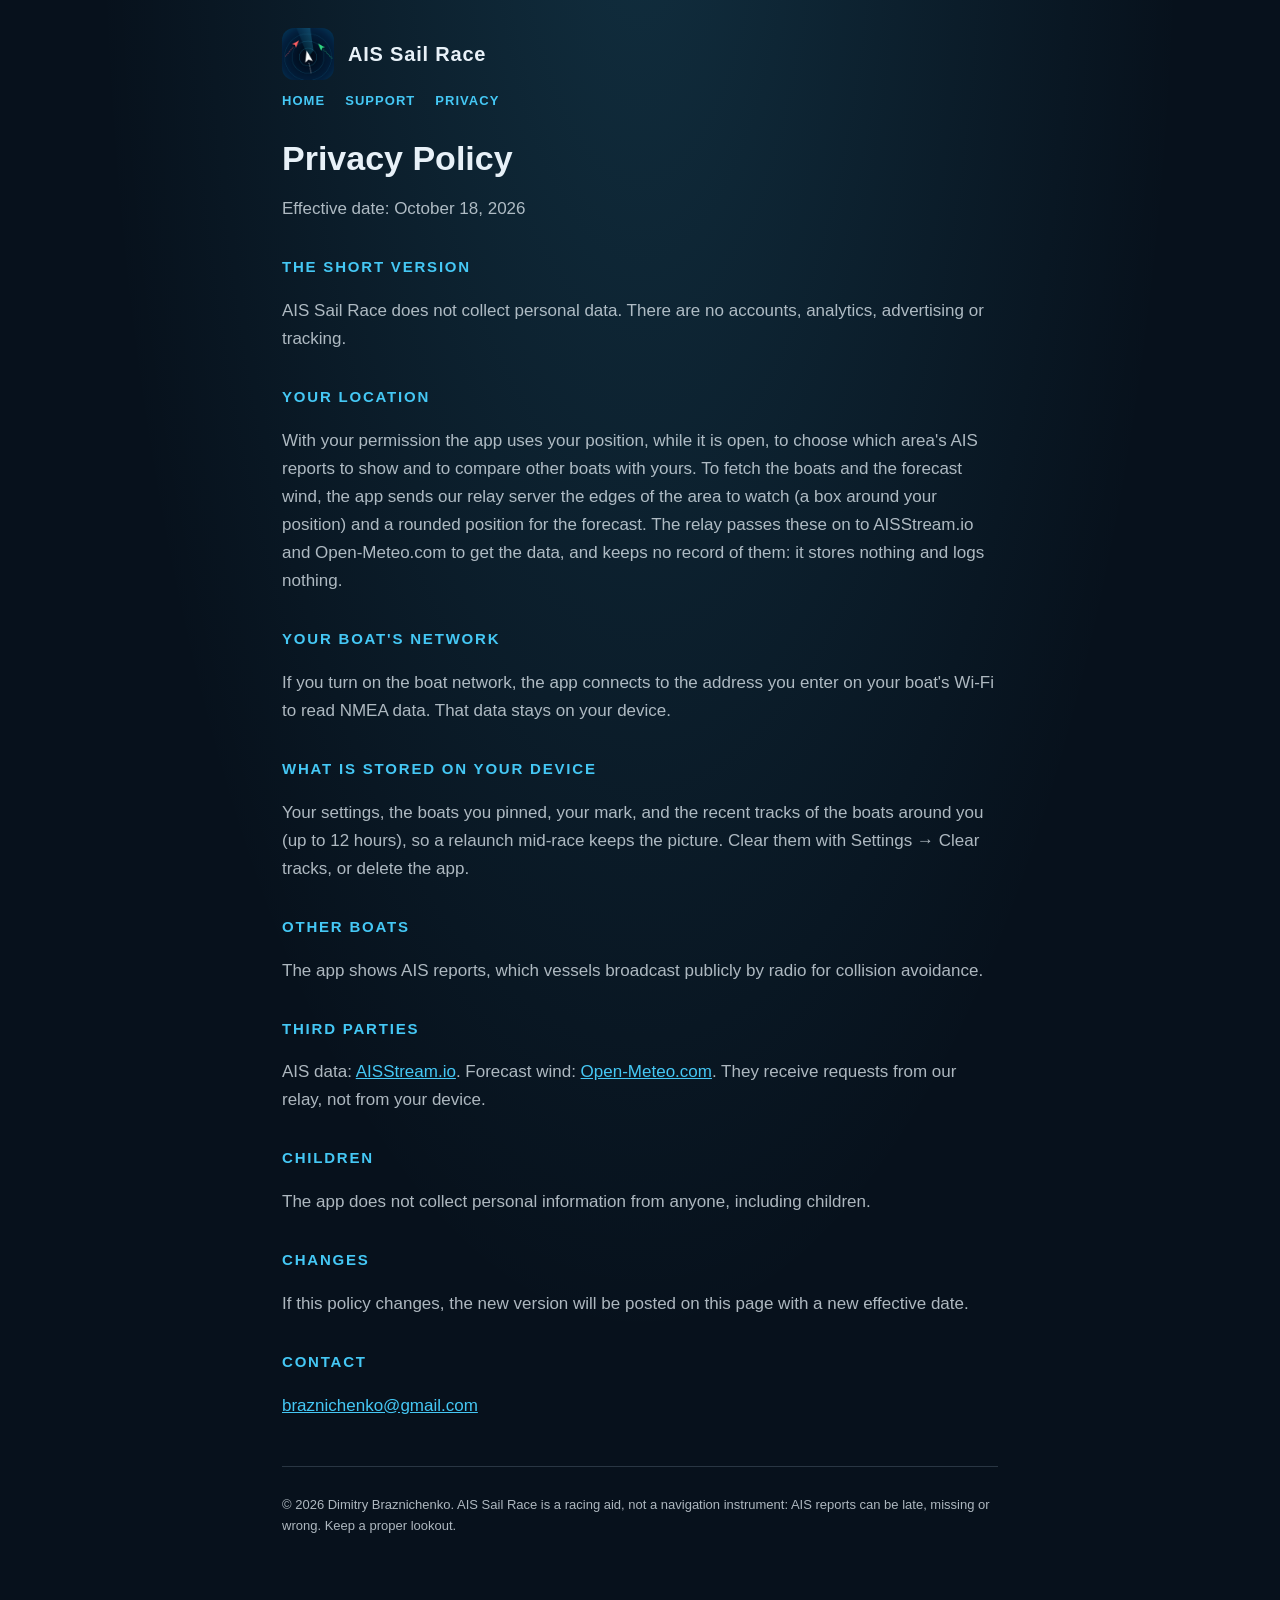
==== privacy.html @ 32858349 "AIS Sail Race support site" ====
<!doctype html>
<html lang="en">
<head>
  <meta charset="utf-8" />
  <meta name="viewport" content="width=device-width, initial-scale=1" />
  <title>AIS Sail Race Privacy Policy</title>
  <link rel="stylesheet" href="styles.css" />
  <link rel="icon" href="icon.png" />
</head>
<body>
  <main>
    <header class="app"><img src="icon.png" alt="" /><a href="index.html">AIS Sail Race</a></header>
    <nav><a href="index.html">Home</a><a href="support.html">Support</a><a href="privacy.html">Privacy</a></nav>
    <h1>Privacy Policy</h1>
    <p>Effective date: October 18, 2026</p>
    <h2>The short version</h2>
    <p>AIS Sail Race does not collect personal data. There are no accounts, analytics, advertising or tracking.</p>
    <h2>Your location</h2>
    <p>With your permission the app uses your position, while it is open, to choose which area's AIS reports to show and to compare other boats with yours. To fetch the boats and the forecast wind, the app sends our relay server the edges of the area to watch (a box around your position) and a rounded position for the forecast. The relay passes these on to AISStream.io and Open-Meteo.com to get the data, and keeps no record of them: it stores nothing and logs nothing.</p>
    <h2>Your boat's network</h2>
    <p>If you turn on the boat network, the app connects to the address you enter on your boat's Wi-Fi to read NMEA data. That data stays on your device.</p>
    <h2>What is stored on your device</h2>
    <p>Your settings, the boats you pinned, your mark, and the recent tracks of the boats around you (up to 12 hours), so a relaunch mid-race keeps the picture. Clear them with Settings &rarr; Clear tracks, or delete the app.</p>
    <h2>Other boats</h2>
    <p>The app shows AIS reports, which vessels broadcast publicly by radio for collision avoidance.</p>
    <h2>Third parties</h2>
    <p>AIS data: <a href="https://aisstream.io/">AISStream.io</a>. Forecast wind: <a href="https://open-meteo.com/">Open-Meteo.com</a>. They receive requests from our relay, not from your device.</p>
    <h2>Children</h2>
    <p>The app does not collect personal information from anyone, including children.</p>
    <h2>Changes</h2>
    <p>If this policy changes, the new version will be posted on this page with a new effective date.</p>
    <h2>Contact</h2>
    <p><a href="mailto:braznichenko@gmail.com?subject=AIS%20Sail%20Race%20privacy">braznichenko@gmail.com</a></p>
    <footer><p>&copy; 2026 Dimitry Braznichenko. AIS Sail Race is a racing aid, not a navigation instrument: AIS reports can be late, missing or wrong. Keep a proper lookout.</p></footer>
  </main>
</body>
</html>
---- styles.css ----
:root { --sea: #07111c; --card: #102033; --ink: #e8f1f8; --dim: rgba(232, 241, 248, 0.74); --accent: #45c8f5; --port: #ff5f63; --stbd: #34d683; --fog: #8fa3b8; }
* { box-sizing: border-box; }
body { margin: 0; font: 17px/1.65 -apple-system, BlinkMacSystemFont, "Segoe UI", sans-serif; color: var(--ink);
  background: radial-gradient(ellipse at 50% -10%, rgba(69, 200, 245, 0.16), transparent 60%), var(--sea); min-height: 100vh; }
main { max-width: 760px; margin: 0 auto; padding: 28px 22px 60px; }
header.app { display: flex; align-items: center; gap: 14px; font-weight: 800; font-size: 20px; letter-spacing: 0.04em; }
header.app img { width: 52px; height: 52px; border-radius: 12px; }
header.app a { color: var(--ink); text-decoration: none; }
a { color: var(--accent); }
nav { display: flex; gap: 20px; margin: 14px 0 32px; font: 600 13px/1 -apple-system, sans-serif; letter-spacing: 0.08em; text-transform: uppercase; }
nav a { text-decoration: none; }
h1 { font-size: 34px; line-height: 1.15; margin: 0 0 12px; font-weight: 800; }
h2 { font-size: 15px; margin: 32px 0 6px; font-weight: 800; letter-spacing: 0.12em; text-transform: uppercase; color: var(--accent); }
.lede { font-size: 20px; color: var(--ink); }
p, li { color: var(--dim); }
strong { color: var(--ink); }
.port { color: var(--port); } .stbd { color: var(--stbd); }
footer { margin-top: 46px; font-size: 13px; border-top: 1px solid rgba(143, 163, 184, 0.25); padding-top: 14px; color: var(--fog); }
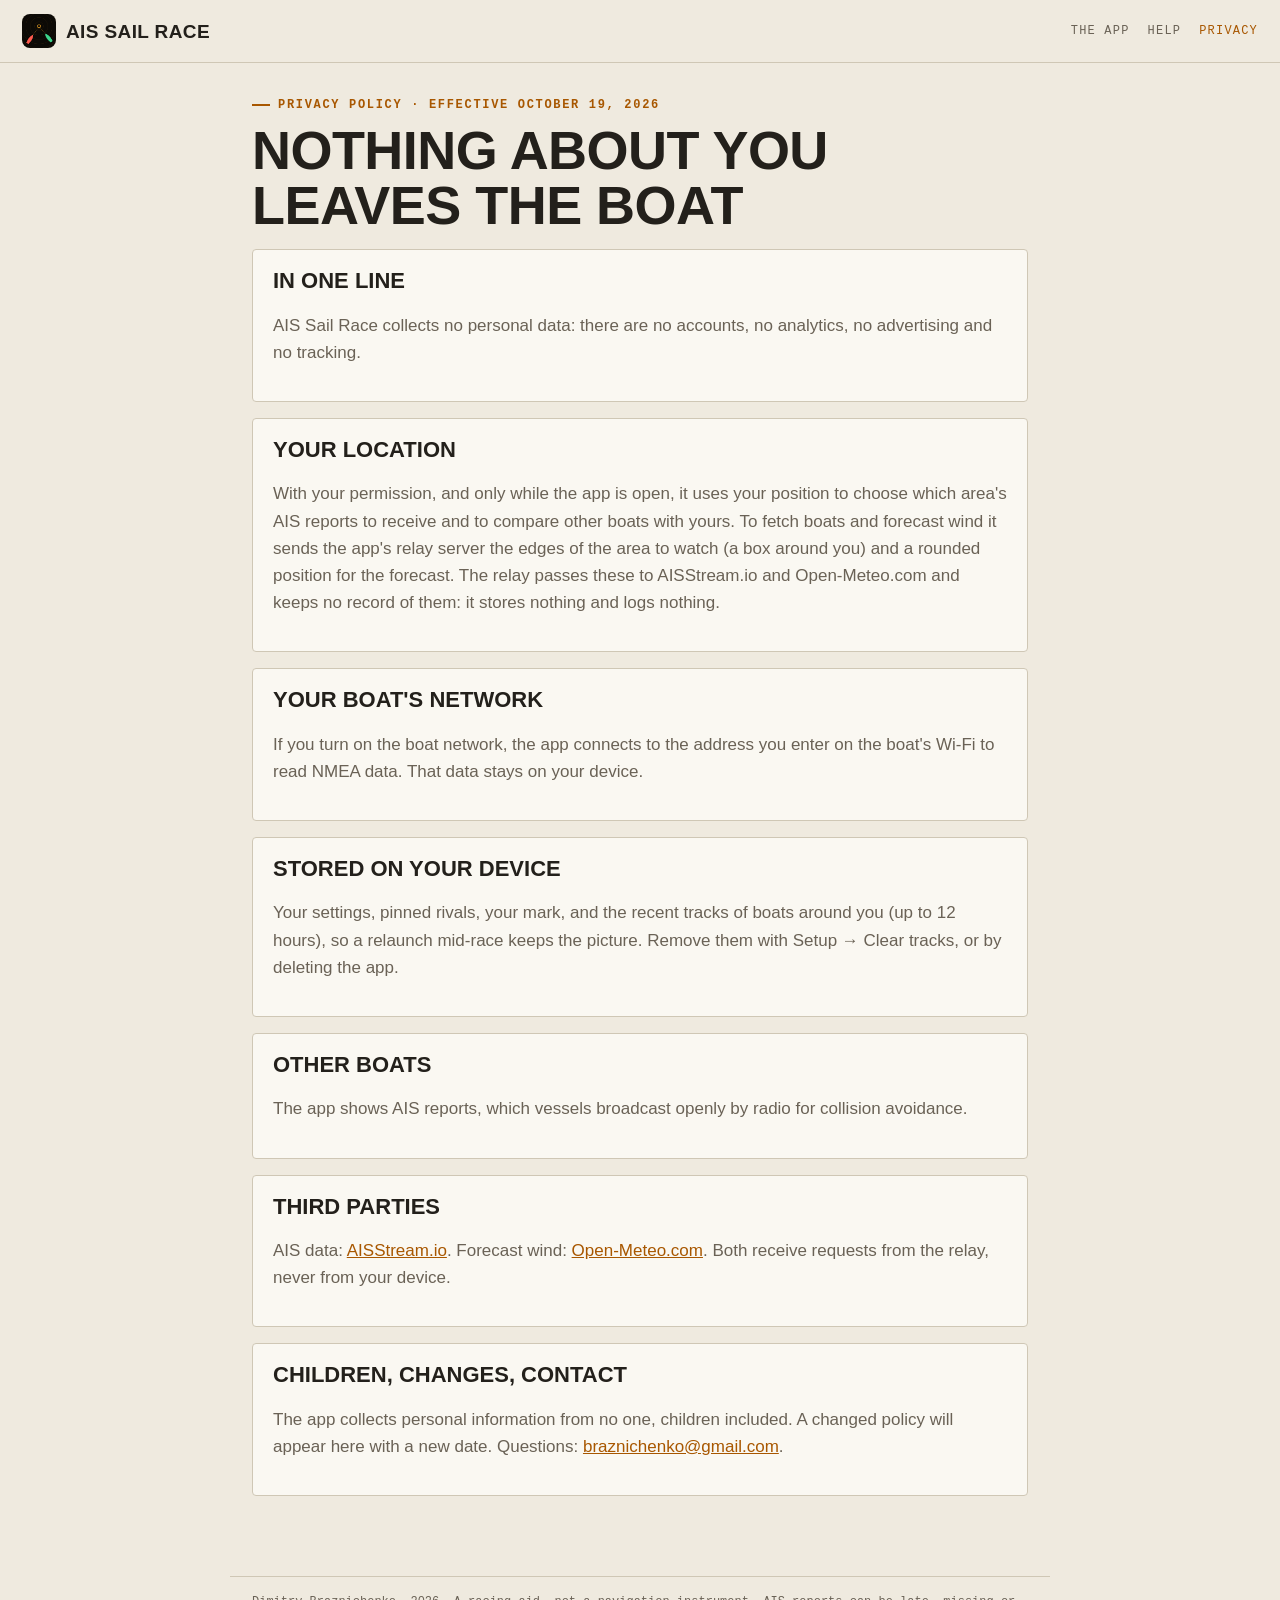
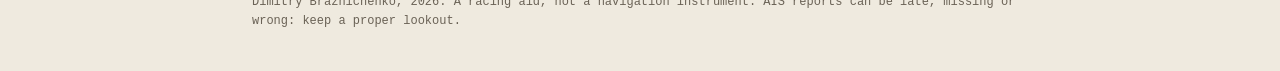
==== commit 1cf1450f: "Own chart-table design and new copy: crossings, leverage, night vision; Setup naming Co-Authored-By:" ====
--- a/privacy.html
+++ b/privacy.html
@@ -8,30 +8,21 @@
   <link rel="icon" href="icon.png" />
 </head>
 <body>
+  <div class="bar">
+    <a class="brand" href="index.html"><img src="icon.png" alt="" />AIS Sail Race</a>
+    <nav><a href="index.html">The app</a><a href="support.html">Help</a><a href="privacy.html" aria-current="page">Privacy</a></nav>
+  </div>
   <main>
-    <header class="app"><img src="icon.png" alt="" /><a href="index.html">AIS Sail Race</a></header>
-    <nav><a href="index.html">Home</a><a href="support.html">Support</a><a href="privacy.html">Privacy</a></nav>
-    <h1>Privacy Policy</h1>
-    <p>Effective date: October 18, 2026</p>
-    <h2>The short version</h2>
-    <p>AIS Sail Race does not collect personal data. There are no accounts, analytics, advertising or tracking.</p>
-    <h2>Your location</h2>
-    <p>With your permission the app uses your position, while it is open, to choose which area's AIS reports to show and to compare other boats with yours. To fetch the boats and the forecast wind, the app sends our relay server the edges of the area to watch (a box around your position) and a rounded position for the forecast. The relay passes these on to AISStream.io and Open-Meteo.com to get the data, and keeps no record of them: it stores nothing and logs nothing.</p>
-    <h2>Your boat's network</h2>
-    <p>If you turn on the boat network, the app connects to the address you enter on your boat's Wi-Fi to read NMEA data. That data stays on your device.</p>
-    <h2>What is stored on your device</h2>
-    <p>Your settings, the boats you pinned, your mark, and the recent tracks of the boats around you (up to 12 hours), so a relaunch mid-race keeps the picture. Clear them with Settings &rarr; Clear tracks, or delete the app.</p>
-    <h2>Other boats</h2>
-    <p>The app shows AIS reports, which vessels broadcast publicly by radio for collision avoidance.</p>
-    <h2>Third parties</h2>
-    <p>AIS data: <a href="https://aisstream.io/">AISStream.io</a>. Forecast wind: <a href="https://open-meteo.com/">Open-Meteo.com</a>. They receive requests from our relay, not from your device.</p>
-    <h2>Children</h2>
-    <p>The app does not collect personal information from anyone, including children.</p>
-    <h2>Changes</h2>
-    <p>If this policy changes, the new version will be posted on this page with a new effective date.</p>
-    <h2>Contact</h2>
-    <p><a href="mailto:braznichenko@gmail.com?subject=AIS%20Sail%20Race%20privacy">braznichenko@gmail.com</a></p>
-    <footer><p>&copy; 2026 Dimitry Braznichenko. AIS Sail Race is a racing aid, not a navigation instrument: AIS reports can be late, missing or wrong. Keep a proper lookout.</p></footer>
+    <div class="kicker">Privacy policy &middot; effective October 19, 2026</div>
+    <h1>Nothing about you leaves the boat</h1>
+    <div class="panel"><h2>In one line</h2><p>AIS Sail Race collects no personal data: there are no accounts, no analytics, no advertising and no tracking.</p></div>
+    <div class="panel"><h2>Your location</h2><p>With your permission, and only while the app is open, it uses your position to choose which area's AIS reports to receive and to compare other boats with yours. To fetch boats and forecast wind it sends the app's relay server the edges of the area to watch (a box around you) and a rounded position for the forecast. The relay passes these to AISStream.io and Open-Meteo.com and keeps no record of them: it stores nothing and logs nothing.</p></div>
+    <div class="panel"><h2>Your boat's network</h2><p>If you turn on the boat network, the app connects to the address you enter on the boat's Wi-Fi to read NMEA data. That data stays on your device.</p></div>
+    <div class="panel"><h2>Stored on your device</h2><p>Your settings, pinned rivals, your mark, and the recent tracks of boats around you (up to 12 hours), so a relaunch mid-race keeps the picture. Remove them with Setup &rarr; Clear tracks, or by deleting the app.</p></div>
+    <div class="panel"><h2>Other boats</h2><p>The app shows AIS reports, which vessels broadcast openly by radio for collision avoidance.</p></div>
+    <div class="panel"><h2>Third parties</h2><p>AIS data: <a href="https://aisstream.io/">AISStream.io</a>. Forecast wind: <a href="https://open-meteo.com/">Open-Meteo.com</a>. Both receive requests from the relay, never from your device.</p></div>
+    <div class="panel"><h2>Children, changes, contact</h2><p>The app collects personal information from no one, children included. A changed policy will appear here with a new date. Questions: <a href="mailto:braznichenko@gmail.com?subject=AIS%20Sail%20Race%20privacy">braznichenko@gmail.com</a>.</p></div>
   </main>
+  <footer>Dimitry Braznichenko, 2026. A racing aid, not a navigation instrument. AIS reports can be late, missing or wrong: keep a proper lookout.</footer>
 </body>
 </html>
--- a/styles.css
+++ b/styles.css
@@ -1,18 +1,29 @@
-:root { --sea: #07111c; --card: #102033; --ink: #e8f1f8; --dim: rgba(232, 241, 248, 0.74); --accent: #45c8f5; --port: #ff5f63; --stbd: #34d683; --fog: #8fa3b8; }
+/* Chart table: warm plotter black, AIS amber, condensed caps, monospaced figures. */
+:root { --deck: #14120f; --panel: #1c1a16; --rule: #3a342c; --ink: #ede6d6; --dim: #a79e8f; --amber: #f4a62a; --port: #ff5b4f; --stbd: #3fd58b; }
+@media (prefers-color-scheme: light) {
+  :root { --deck: #efeadf; --panel: #faf8f2; --rule: #cfc7b5; --ink: #23201b; --dim: #6a6256; --amber: #a85700; --port: #c4302b; --stbd: #17804a; }
+}
 * { box-sizing: border-box; }
-body { margin: 0; font: 17px/1.65 -apple-system, BlinkMacSystemFont, "Segoe UI", sans-serif; color: var(--ink);
-  background: radial-gradient(ellipse at 50% -10%, rgba(69, 200, 245, 0.16), transparent 60%), var(--sea); min-height: 100vh; }
-main { max-width: 760px; margin: 0 auto; padding: 28px 22px 60px; }
-header.app { display: flex; align-items: center; gap: 14px; font-weight: 800; font-size: 20px; letter-spacing: 0.04em; }
-header.app img { width: 52px; height: 52px; border-radius: 12px; }
-header.app a { color: var(--ink); text-decoration: none; }
-a { color: var(--accent); }
-nav { display: flex; gap: 20px; margin: 14px 0 32px; font: 600 13px/1 -apple-system, sans-serif; letter-spacing: 0.08em; text-transform: uppercase; }
-nav a { text-decoration: none; }
-h1 { font-size: 34px; line-height: 1.15; margin: 0 0 12px; font-weight: 800; }
-h2 { font-size: 15px; margin: 32px 0 6px; font-weight: 800; letter-spacing: 0.12em; text-transform: uppercase; color: var(--accent); }
-.lede { font-size: 20px; color: var(--ink); }
+body { margin: 0; background: var(--deck); color: var(--ink); font: 17px/1.6 -apple-system, BlinkMacSystemFont, "Helvetica Neue", sans-serif; }
+.bar { display: flex; align-items: center; justify-content: space-between; gap: 16px; padding: 14px 22px; border-bottom: 1px solid var(--rule); }
+.bar .brand { display: flex; align-items: center; gap: 10px; color: var(--ink); text-decoration: none; font: 800 19px/1 -apple-system, sans-serif; font-stretch: condensed; text-transform: uppercase; letter-spacing: 0.02em; }
+.bar img { width: 34px; height: 34px; border-radius: 8px; }
+.bar nav { display: flex; gap: 18px; font: 500 12px/1 ui-monospace, "SF Mono", Menlo, monospace; text-transform: uppercase; letter-spacing: 0.1em; }
+.bar nav a { color: var(--dim); text-decoration: none; }
+.bar nav a[aria-current] { color: var(--amber); }
+main { max-width: 820px; margin: 0 auto; padding: 36px 22px 64px; }
+.kicker { font: 600 12px/1 ui-monospace, "SF Mono", Menlo, monospace; letter-spacing: 0.14em; text-transform: uppercase; color: var(--amber); }
+.kicker::before { content: ""; display: inline-block; width: 18px; height: 2px; background: var(--amber); vertical-align: middle; margin-right: 8px; }
+h1 { font: 900 clamp(34px, 7vw, 54px)/1.02 -apple-system, sans-serif; font-stretch: condensed; text-transform: uppercase; margin: 12px 0 16px; letter-spacing: -0.01em; }
+h2 { font: 800 22px/1.2 -apple-system, sans-serif; font-stretch: condensed; text-transform: uppercase; margin: 0 0 8px; }
+.lede { font-size: 20px; color: var(--ink); max-width: 36em; }
 p, li { color: var(--dim); }
-strong { color: var(--ink); }
+strong { color: var(--ink); font-weight: 600; }
+a { color: var(--amber); }
+code { font: 14px ui-monospace, "SF Mono", Menlo, monospace; color: var(--ink); }
+.panel { background: var(--panel); border: 1px solid var(--rule); border-radius: 4px; padding: 18px 20px; margin: 16px 0; }
+.grid { display: grid; grid-template-columns: repeat(auto-fit, minmax(230px, 1fr)); gap: 0 16px; }
 .port { color: var(--port); } .stbd { color: var(--stbd); }
-footer { margin-top: 46px; font-size: 13px; border-top: 1px solid rgba(143, 163, 184, 0.25); padding-top: 14px; color: var(--fog); }
+.fig { font: 700 15px ui-monospace, "SF Mono", Menlo, monospace; color: var(--amber); }
+footer { max-width: 820px; margin: 0 auto; padding: 16px 22px 40px; border-top: 1px solid var(--rule); font: 12px/1.6 ui-monospace, "SF Mono", Menlo, monospace; color: var(--dim); }
+@media (max-width: 520px) { .bar { flex-direction: column; align-items: flex-start; } }
